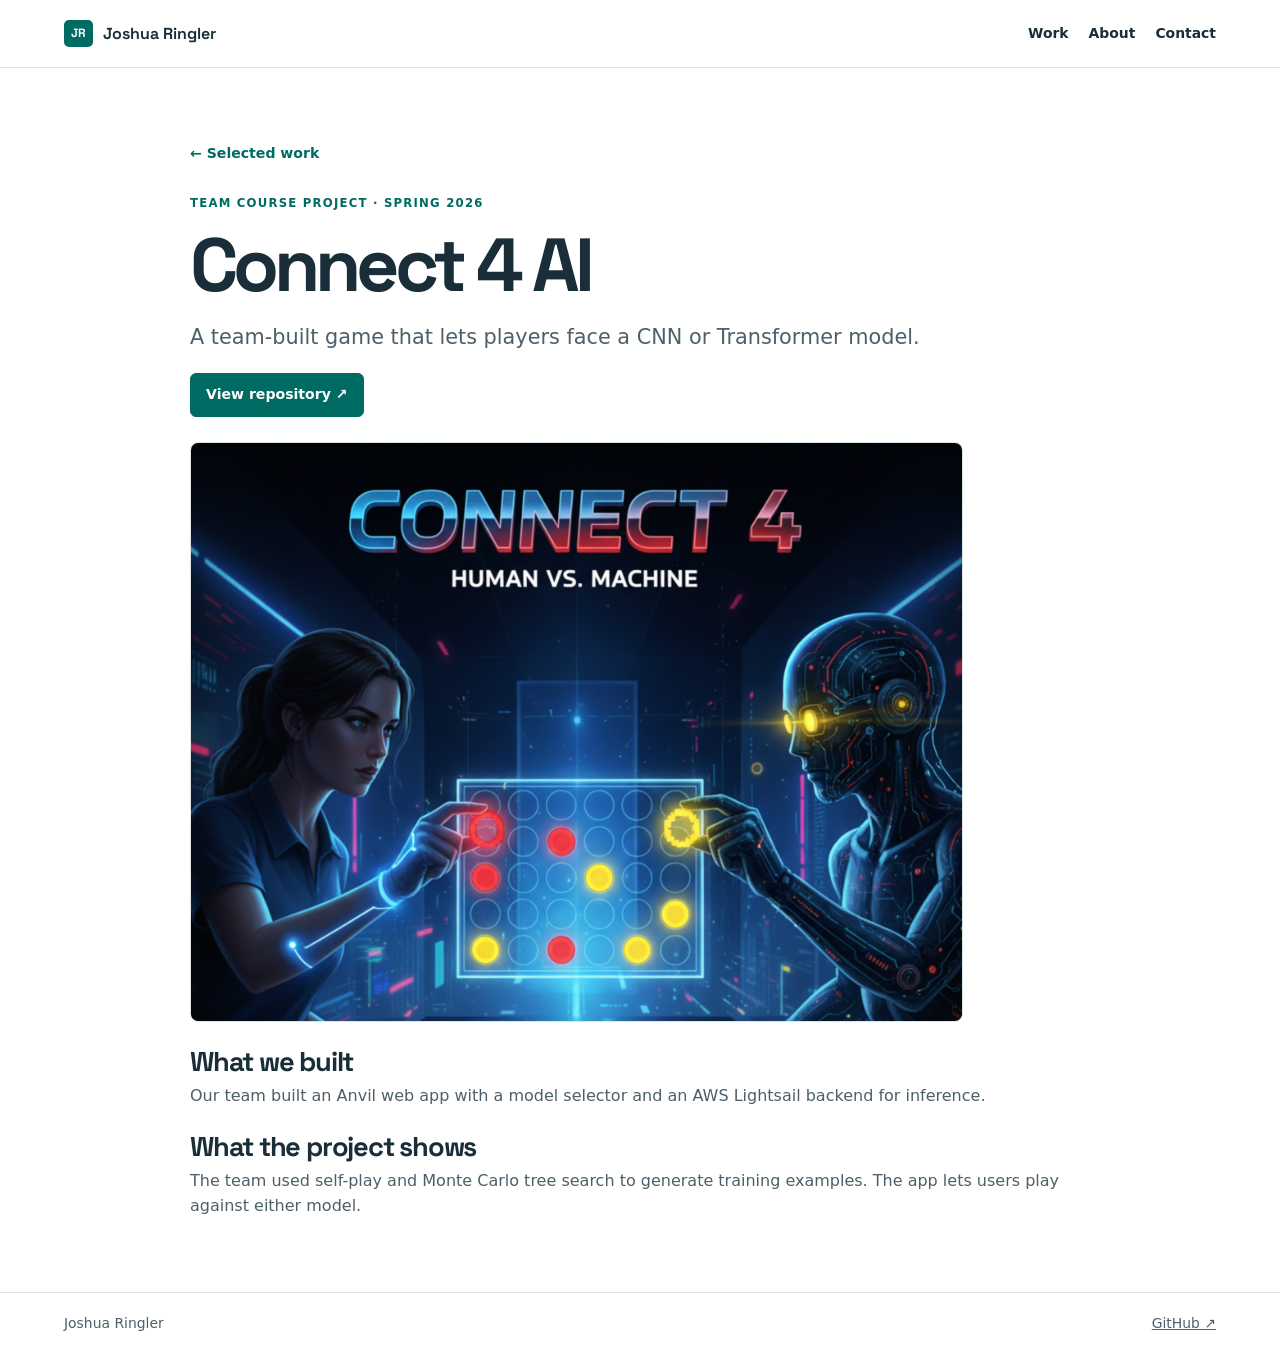
==== work/connect-4-ai/index.html @ b194dd1d "Revamp portfolio with consulting design and interactive timeline" ====
<!doctype html>
<html lang="en"><head><meta charset="utf-8"><meta name="viewport" content="width=device-width,initial-scale=1">
<title>Connect 4 AI | Joshua Ringler</title><meta name="description" content="A team-built game that lets players face a CNN or Transformer model."><link rel="stylesheet" href="/assets/consulting.css"><script src="/assets/timeline.js" defer></script></head>
<body><a class="skip" href="#main">Skip to content</a>
<header class="site-header"><div class="shell top"><a class="brand" href="/"><span aria-hidden="true">JR</span> Joshua Ringler</a><nav aria-label="Main navigation"><a href="/#work">Work</a><a href="/#about">About</a><a href="/#contact">Contact</a></nav></div></header>
<main id="main"><article class="shell case section"><a class="arrow" href="/#work">← Selected work</a><p class="label">Team course project · Spring 2026</p><h1>Connect 4 AI</h1><p class="lead">A team-built game that lets players face a CNN or Transformer model.</p><a class="primary" href="https://github.com/jringler30/Connect4Bot">View repository ↗</a><figure><img src="/assets/images/connect_4.png" alt="Connect 4 AI project screenshot"></figure><h2>What we built</h2><p>Our team built an Anvil web app with a model selector and an AWS Lightsail backend for inference.</p><h2>What the project shows</h2><p>The team used self-play and Monte Carlo tree search to generate training examples. The app lets users play against either model.</p></article></main><footer><div class="shell">Joshua Ringler <a href="https://github.com/jringler30">GitHub ↗</a></div></footer></body></html>
---- assets/consulting.css ----
@font-face{font-family:Space;src:url('/assets/fonts/space.ttf') format('truetype');font-weight:300 700;font-display:swap}
:root{--ink:#192e39;--muted:#4d5f68;--teal:#006b62;--line:#d9e5e3;--wash:#edf5f3}
*{box-sizing:border-box}
body{margin:0;background:#fff;color:var(--ink);font:1rem/1.55 system-ui,sans-serif}
a{color:inherit}
a:focus-visible,button:focus-visible,[tabindex]:focus-visible{outline:3px solid #07877a;outline-offset:4px}
[hidden]{display:none!important}
.sr,.skip:not(:focus){position:absolute;width:1px;height:1px;overflow:hidden;clip-path:inset(50%);white-space:nowrap}
.skip:focus{position:fixed;top:8px;left:8px;padding:10px;z-index:2;background:white}
.shell{width:min(1152px,calc(100% - 64px));margin:auto}
h1,h2,h3,.brand{font-family:Space,system-ui,sans-serif;line-height:1.1;margin:0}
p{margin:0}
.site-header{border-bottom:1px solid var(--line)}
.top,nav,.brand,.actions,footer .shell,.timeline-head{display:flex;align-items:center;gap:20px}
.top,footer .shell,.timeline-head{justify-content:space-between}
.top{min-height:67px}
.brand,nav a,.actions a{font-weight:650;text-decoration:none}
.brand{gap:10px}
.brand span{background:var(--teal);color:white;border-radius:5px;padding:7px;font-size:.75rem}
nav a{font-size:.87rem}nav a:hover,.arrow:hover{color:var(--teal)}
.hero{background:linear-gradient(112deg,#f5f9f8,#e8f2ef);padding:clamp(45px,6vw,88px) 0}
.hero-grid{display:grid;grid-template-columns:1fr .45fr;gap:6vw;align-items:center}
.label{font-size:.73rem;text-transform:uppercase;letter-spacing:.105em;color:var(--teal);font-weight:750}
h1{font-size:clamp(2.7rem,7vw,6rem);letter-spacing:-.065em;margin:12px 0 14px}
h1 span{color:var(--teal)}
.lead{font-size:clamp(1.06rem,2vw,1.3rem);color:var(--muted);max-width:57ch}
.hero-aside{border-left:3px solid var(--teal);padding:18px 22px;background:#ffffffa8;max-width:340px}
.hero-aside strong{font:700 clamp(1.75rem,3vw,2.6rem)/1.2 Space,system-ui,sans-serif;display:block;margin:8px 0}
.hero-aside p:last-child,.project-content>p:not(.label),.intro,.event>p:last-child,.contact p:not(.label),.case>p:not(.label){color:var(--muted)}
.actions{gap:12px;flex-wrap:wrap;margin-top:23px}
.primary,.secondary{display:inline-block;border-radius:6px;padding:10px 15px;border:1px solid var(--teal);font-size:.88rem;font-weight:650;text-decoration:none}
.primary{background:var(--teal);color:white}.primary:hover{background:#00534c}
.secondary{color:var(--teal);background:white}
.section{padding-block:clamp(40px,6vw,73px)}
h2{font-size:clamp(2rem,4vw,3.1rem);letter-spacing:-.045em;margin:6px 0 22px}
.projects{display:grid;grid-template-columns:repeat(3,minmax(0,1fr));gap:19px}
.project{border:1px solid var(--line);border-radius:9px;overflow:hidden;display:flex;flex-direction:column}
.project-image{background:#e5eeec;display:block}
.project-image img{width:100%;aspect-ratio:1.95;object-fit:cover;object-position:top;display:block}
.project-content{padding:18px;display:flex;flex:1;flex-direction:column;gap:9px}
.project h3{font-size:1.28rem}.project h3 a{text-decoration:none}
.arrow{font-size:.88rem;color:var(--teal);font-weight:700;text-decoration:none}
.project .arrow{margin-top:auto;padding-top:6px}
.about{background:#f4f8f7;border-block:1px solid var(--line)}
.intro{max-width:75ch}
.timeline-head{margin:28px 0 12px}.timeline-head h3{font-size:1.55rem}
.filters,.timeline-nav{display:flex;gap:8px;flex-wrap:wrap}
.filters button,.timeline-nav button{padding:6px 11px;min-height:36px;background:white;color:var(--ink);border:1px solid #b8d1cb;border-radius:5px;font:inherit;font-size:.84rem;cursor:pointer}
.filters button[aria-pressed=true]{background:var(--teal);border-color:var(--teal);color:white}
.timeline{display:grid;grid-auto-flow:column;grid-auto-columns:calc((100% - 36px)/3);gap:18px;overflow-x:auto;scroll-snap-type:x mandatory;list-style:none;margin:12px 0 0;padding:0 0 12px;scrollbar-color:#a1bdb6 transparent}
.timeline li{scroll-snap-align:start;min-width:0}
.time{font-weight:700;color:var(--teal);font-size:.86rem;padding:13px 0;border-bottom:2px solid #a7c7c0;margin-bottom:14px}
.event{border:1px solid var(--line);border-radius:7px;padding:14px;background:white;min-height:calc(100% - 66px)}
.event h3{margin:4px 0;font-size:1.12rem}.role{font-weight:650;font-size:.87rem;margin-bottom:7px}
.event>p:last-child{font-size:.9rem}
.contact{display:flex;align-items:center;justify-content:space-between;gap:20px;flex-wrap:wrap}
footer{border-top:1px solid var(--line);padding:20px 0;color:var(--muted);font-size:.87rem}
.case{max-width:900px}.case>.label{margin-top:28px}.case h1{font-size:clamp(2.4rem,6vw,4.7rem)}.case .primary{margin-top:20px}.case figure{margin:25px 0}.case img{display:block;max-width:100%;max-height:580px;border:1px solid var(--line);border-radius:8px}.case h2{font-size:1.7rem;margin-top:24px;margin-bottom:7px}
@media(max-width:720px){
 .shell{width:calc(100% - 34px)}.hero-grid,.projects{grid-template-columns:1fr}.hero-grid{gap:24px}.hero-aside{max-width:none}.timeline{grid-auto-flow:row;grid-template-columns:1fr;overflow:visible;gap:12px;border-left:2px solid #a7c7c0;padding-left:12px}.time{padding:4px 0;border:0;margin-bottom:3px}.timeline-nav{display:none}.event{min-height:auto}
}
@media(max-width:410px){nav{gap:9px}nav a,.brand{font-size:.76rem}.top{gap:7px}.brand{gap:5px}}
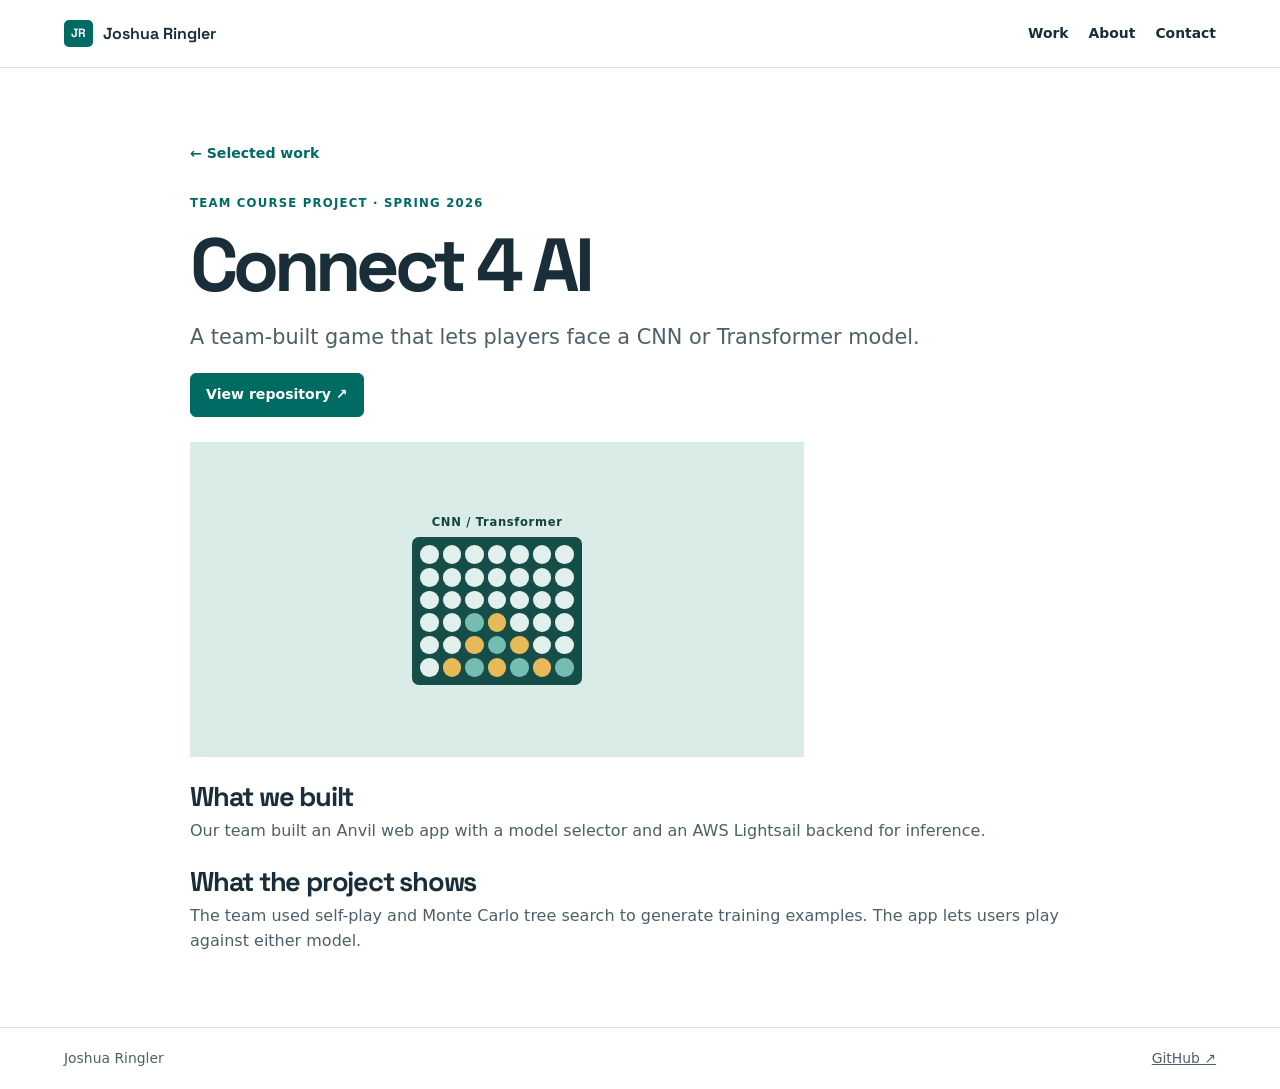
==== commit 052e11d1: "Use a lightweight illustration for the Connect 4 case study" ====
--- a/work/connect-4-ai/index.html
+++ b/work/connect-4-ai/index.html
@@ -3,4 +3,4 @@
 <title>Connect 4 AI | Joshua Ringler</title><meta name="description" content="A team-built game that lets players face a CNN or Transformer model."><link rel="stylesheet" href="/assets/consulting.css"><script src="/assets/timeline.js" defer></script></head>
 <body><a class="skip" href="#main">Skip to content</a>
 <header class="site-header"><div class="shell top"><a class="brand" href="/"><span aria-hidden="true">JR</span> Joshua Ringler</a><nav aria-label="Main navigation"><a href="/#work">Work</a><a href="/#about">About</a><a href="/#contact">Contact</a></nav></div></header>
-<main id="main"><article class="shell case section"><a class="arrow" href="/#work">← Selected work</a><p class="label">Team course project · Spring 2026</p><h1>Connect 4 AI</h1><p class="lead">A team-built game that lets players face a CNN or Transformer model.</p><a class="primary" href="https://github.com/jringler30/Connect4Bot">View repository ↗</a><figure><img src="/assets/images/connect_4.png" alt="Connect 4 AI project screenshot"></figure><h2>What we built</h2><p>Our team built an Anvil web app with a model selector and an AWS Lightsail backend for inference.</p><h2>What the project shows</h2><p>The team used self-play and Monte Carlo tree search to generate training examples. The app lets users play against either model.</p></article></main><footer><div class="shell">Joshua Ringler <a href="https://github.com/jringler30">GitHub ↗</a></div></footer></body></html>+<main id="main"><article class="shell case section"><a class="arrow" href="/#work">← Selected work</a><p class="label">Team course project · Spring 2026</p><h1>Connect 4 AI</h1><p class="lead">A team-built game that lets players face a CNN or Transformer model.</p><a class="primary" href="https://github.com/jringler30/Connect4Bot">View repository ↗</a><figure><div class="game-preview" aria-hidden="true"><span>CNN / Transformer</span><div class="game-board"><i></i><i></i><i></i><i></i><i></i><i></i><i></i><i></i><i></i><i></i><i></i><i></i><i></i><i></i><i></i><i></i><i></i><i></i><i></i><i></i><i></i><i></i><i></i><i class="dark"></i><i class="light"></i><i></i><i></i><i></i><i></i><i></i><i class="light"></i><i class="dark"></i><i class="light"></i><i></i><i></i><i></i><i class="light"></i><i class="dark"></i><i class="light"></i><i class="dark"></i><i class="light"></i><i class="dark"></i></div></div></figure><h2>What we built</h2><p>Our team built an Anvil web app with a model selector and an AWS Lightsail backend for inference.</p><h2>What the project shows</h2><p>The team used self-play and Monte Carlo tree search to generate training examples. The app lets users play against either model.</p></article></main><footer><div class="shell">Joshua Ringler <a href="https://github.com/jringler30">GitHub ↗</a></div></footer></body></html>
--- a/assets/consulting.css
+++ b/assets/consulting.css
@@ -60,3 +60,5 @@
  .shell{width:calc(100% - 34px)}.hero-grid,.projects{grid-template-columns:1fr}.hero-grid{gap:24px}.hero-aside{max-width:none}.timeline{grid-auto-flow:row;grid-template-columns:1fr;overflow:visible;gap:12px;border-left:2px solid #a7c7c0;padding-left:12px}.time{padding:4px 0;border:0;margin-bottom:3px}.timeline-nav{display:none}.event{min-height:auto}
 }
 @media(max-width:410px){nav{gap:9px}nav a,.brand{font-size:.76rem}.top{gap:7px}.brand{gap:5px}}
+
+.game-preview{aspect-ratio:1.95;background:#d9ece7;display:grid;place-content:center;justify-items:center;gap:6px;color:#17423e;font-size:.72rem;font-weight:700;letter-spacing:.06em}.game-board{display:grid;grid-template-columns:repeat(7,1fr);gap:4px;background:#174d49;border-radius:7px;padding:8px}.game-board i{width:clamp(10px,1.45vw,19px);aspect-ratio:1;border-radius:50%;background:#e1f0ec}.game-board .light{background:#e8b959}.game-board .dark{background:#76bdb1}.case .game-preview{max-height:315px}
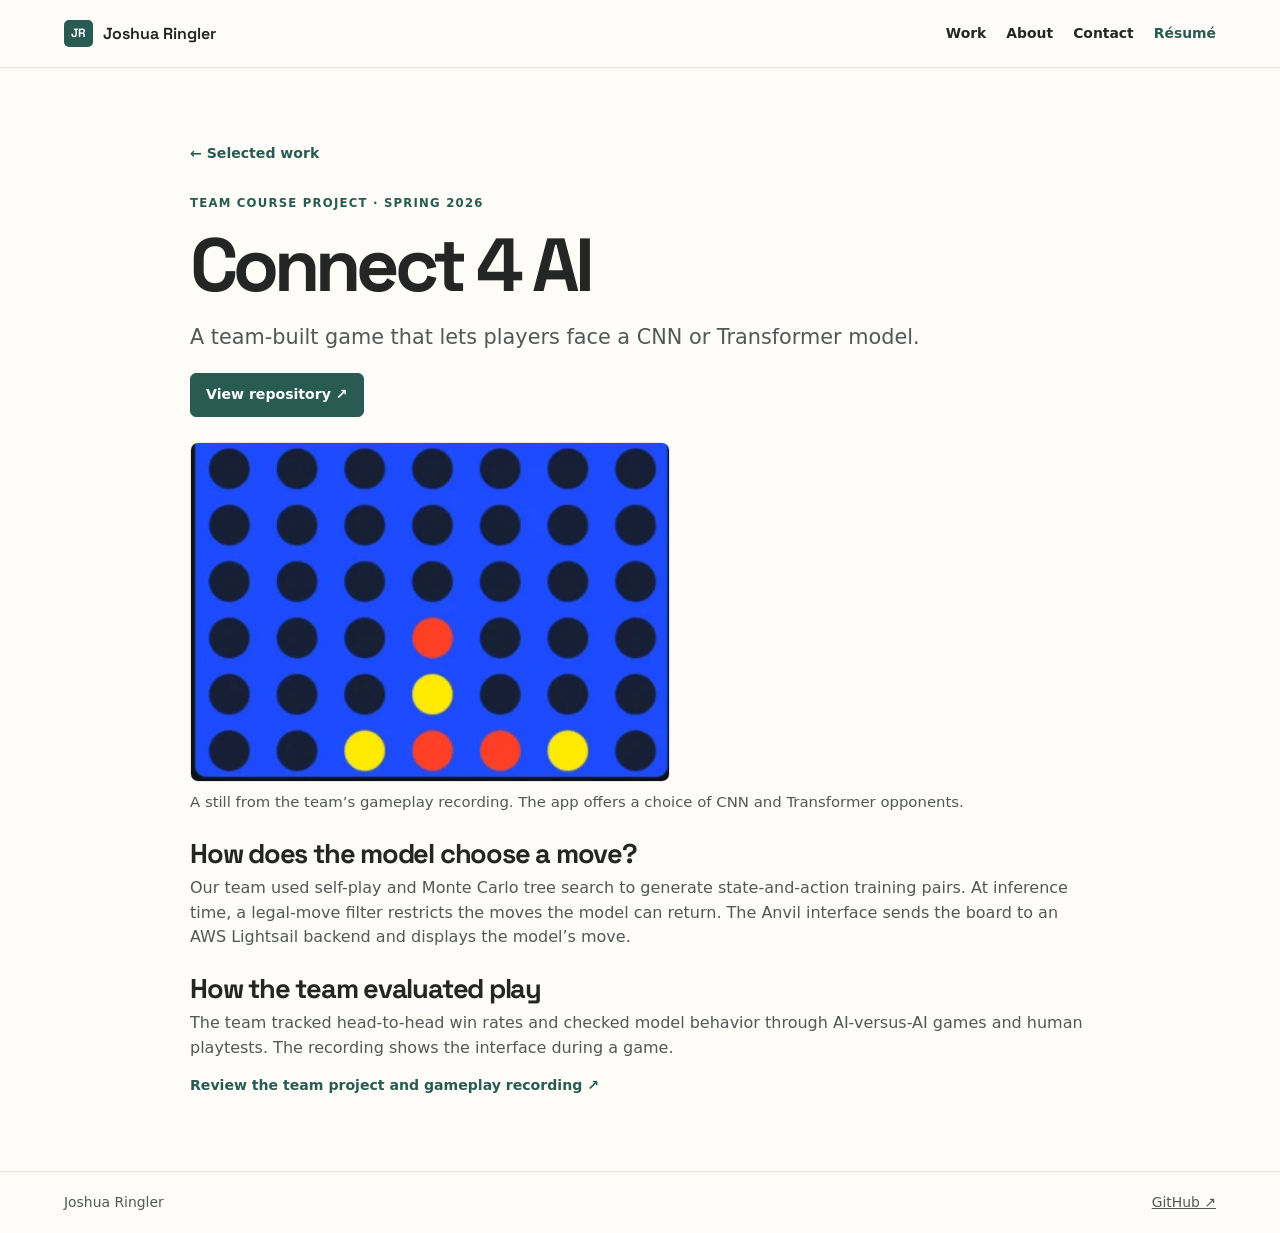
==== commit afe74dc7: "Show source evidence in all three portfolio case studies" ====
--- a/work/connect-4-ai/index.html
+++ b/work/connect-4-ai/index.html
@@ -2,5 +2,13 @@
 <html lang="en"><head><meta charset="utf-8"><meta name="viewport" content="width=device-width,initial-scale=1">
 <title>Connect 4 AI | Joshua Ringler</title><meta name="description" content="A team-built game that lets players face a CNN or Transformer model."><link rel="stylesheet" href="/assets/consulting.css"><script src="/assets/timeline.js" defer></script></head>
 <body><a class="skip" href="#main">Skip to content</a>
-<header class="site-header"><div class="shell top"><a class="brand" href="/"><span aria-hidden="true">JR</span> Joshua Ringler</a><nav aria-label="Main navigation"><a href="/#work">Work</a><a href="/#about">About</a><a href="/#contact">Contact</a></nav></div></header>
-<main id="main"><article class="shell case section"><a class="arrow" href="/#work">← Selected work</a><p class="label">Team course project · Spring 2026</p><h1>Connect 4 AI</h1><p class="lead">A team-built game that lets players face a CNN or Transformer model.</p><a class="primary" href="https://github.com/jringler30/Connect4Bot">View repository ↗</a><figure><div class="game-preview" aria-hidden="true"><span>CNN / Transformer</span><div class="game-board"><i></i><i></i><i></i><i></i><i></i><i></i><i></i><i></i><i></i><i></i><i></i><i></i><i></i><i></i><i></i><i></i><i></i><i></i><i></i><i></i><i></i><i></i><i></i><i class="dark"></i><i class="light"></i><i></i><i></i><i></i><i></i><i></i><i class="light"></i><i class="dark"></i><i class="light"></i><i></i><i></i><i></i><i class="light"></i><i class="dark"></i><i class="light"></i><i class="dark"></i><i class="light"></i><i class="dark"></i></div></div></figure><h2>What we built</h2><p>Our team built an Anvil web app with a model selector and an AWS Lightsail backend for inference.</p><h2>What the project shows</h2><p>The team used self-play and Monte Carlo tree search to generate training examples. The app lets users play against either model.</p></article></main><footer><div class="shell">Joshua Ringler <a href="https://github.com/jringler30">GitHub ↗</a></div></footer></body></html>+<header class="site-header"><div class="shell top"><a class="brand" href="/"><span aria-hidden="true">JR</span> Joshua Ringler</a><nav aria-label="Main navigation"><a href="/#work">Work</a><a href="/#about">About</a><a href="/#contact">Contact</a><a class="nav-resume" href="/assets/joshua-ringler-resume.pdf">Résumé</a></nav></div></header>
+<main id="main"><article class="shell case section"><a class="arrow" href="/#work">← Selected work</a><p class="label">Team course project · Spring 2026</p><h1>Connect 4 AI</h1><p class="lead">A team-built game that lets players face a CNN or Transformer model.</p><a class="primary" href="https://github.com/jringler30/Connect4Bot">View repository ↗</a>
+<figure><img class="project-image gameplay" src="/assets/images/connect-4-gameplay.webp" alt="Connect 4 gameplay with red and yellow pieces on the board" width="400" height="283" loading="lazy"><figcaption>A still from the team’s gameplay recording. The app offers a choice of CNN and Transformer opponents.</figcaption></figure>
+<h2>How does the model choose a move?</h2>
+<p>Our team used self-play and Monte Carlo tree search to generate state-and-action training pairs. At inference time, a legal-move filter restricts the moves the model can return. The Anvil interface sends the board to an AWS Lightsail backend and displays the model’s move.</p>
+<h2>How the team evaluated play</h2>
+<p>The team tracked head-to-head win rates and checked model behavior through AI-versus-AI games and human playtests. The recording shows the interface during a game.</p>
+<p><a class="arrow" href="https://github.com/jringler30/Connect4Bot#what-we-built">Review the team project and gameplay recording <span aria-hidden="true">↗</span></a></p>
+
+</article></main><footer><div class="shell">Joshua Ringler <a href="https://github.com/jringler30">GitHub ↗</a></div></footer></body></html>
--- a/assets/consulting.css
+++ b/assets/consulting.css
@@ -1,7 +1,7 @@
 @font-face{font-family:Space;src:url('/assets/fonts/space.ttf') format('truetype');font-weight:300 700;font-display:swap}
-:root{--ink:#192e39;--muted:#4d5f68;--teal:#006b62;--line:#d9e5e3;--wash:#edf5f3}
+:root{--ink:#242626;--muted:#505858;--teal:#295b52;--line:#e3e4db;--wash:#f4f5ed}
 *{box-sizing:border-box}
-body{margin:0;background:#fff;color:var(--ink);font:1rem/1.55 system-ui,sans-serif}
+body{margin:0;background:#fdfcf8;color:var(--ink);font:1rem/1.55 system-ui,sans-serif}
 a{color:inherit}
 a:focus-visible,button:focus-visible,[tabindex]:focus-visible{outline:3px solid #07877a;outline-offset:4px}
 [hidden]{display:none!important}
@@ -18,30 +18,27 @@
 .brand{gap:10px}
 .brand span{background:var(--teal);color:white;border-radius:5px;padding:7px;font-size:.75rem}
 nav a{font-size:.87rem}nav a:hover,.arrow:hover{color:var(--teal)}
-.hero{background:linear-gradient(112deg,#f5f9f8,#e8f2ef);padding:clamp(45px,6vw,88px) 0}
-.hero-grid{display:grid;grid-template-columns:1fr .45fr;gap:6vw;align-items:center}
+.hero{background:#f4f5ed;border-bottom:1px solid var(--line);padding:clamp(44px,7vw,90px) 0}
+.hero-grid{display:grid;grid-template-columns:minmax(0,1.15fr) minmax(0,.85fr);gap:5vw;align-items:center}
 .label{font-size:.73rem;text-transform:uppercase;letter-spacing:.105em;color:var(--teal);font-weight:750}
 h1{font-size:clamp(2.7rem,7vw,6rem);letter-spacing:-.065em;margin:12px 0 14px}
 h1 span{color:var(--teal)}
 .lead{font-size:clamp(1.06rem,2vw,1.3rem);color:var(--muted);max-width:57ch}
-.hero-aside{border-left:3px solid var(--teal);padding:18px 22px;background:#ffffffa8;max-width:340px}
-.hero-aside strong{font:700 clamp(1.75rem,3vw,2.6rem)/1.2 Space,system-ui,sans-serif;display:block;margin:8px 0}
-.hero-aside p:last-child,.project-content>p:not(.label),.intro,.event>p:last-child,.contact p:not(.label),.case>p:not(.label){color:var(--muted)}
+.project-content>p:not(.label),.intro,.event>p:last-child,.contact p:not(.label),.case>p:not(.label){color:var(--muted)}
 .actions{gap:12px;flex-wrap:wrap;margin-top:23px}
 .primary,.secondary{display:inline-block;border-radius:6px;padding:10px 15px;border:1px solid var(--teal);font-size:.88rem;font-weight:650;text-decoration:none}
 .primary{background:var(--teal);color:white}.primary:hover{background:#00534c}
 .secondary{color:var(--teal);background:white}
 .section{padding-block:clamp(40px,6vw,73px)}
 h2{font-size:clamp(2rem,4vw,3.1rem);letter-spacing:-.045em;margin:6px 0 22px}
-.projects{display:grid;grid-template-columns:repeat(3,minmax(0,1fr));gap:19px}
-.project{border:1px solid var(--line);border-radius:9px;overflow:hidden;display:flex;flex-direction:column}
-.project-image{background:#e5eeec;display:block}
-.project-image img{width:100%;aspect-ratio:1.95;object-fit:cover;object-position:top;display:block}
-.project-content{padding:18px;display:flex;flex:1;flex-direction:column;gap:9px}
-.project h3{font-size:1.28rem}.project h3 a{text-decoration:none}
+.projects{display:grid;grid-template-columns:repeat(2,minmax(0,1fr));gap:24px}
+.project{background:#fff;border:1px solid var(--line);border-radius:9px;overflow:hidden;display:flex;flex-direction:column}
+.project-image{display:block;width:100%;height:auto;aspect-ratio:2.12;object-fit:cover;object-position:top;background:#e5eeec}
+.project-content{padding:clamp(19px,3vw,34px);display:flex;flex:1;flex-direction:column;gap:9px}
+.project h3{font-size:clamp(1.34rem,2.4vw,2rem)}.project h3 a{text-decoration:none}
 .arrow{font-size:.88rem;color:var(--teal);font-weight:700;text-decoration:none}
 .project .arrow{margin-top:auto;padding-top:6px}
-.about{background:#f4f8f7;border-block:1px solid var(--line)}
+.about{background:#f5f5ee;border-block:1px solid var(--line)}
 .intro{max-width:75ch}
 .timeline-head{margin:28px 0 12px}.timeline-head h3{font-size:1.55rem}
 .filters,.timeline-nav{display:flex;gap:8px;flex-wrap:wrap}
@@ -57,8 +54,76 @@
 footer{border-top:1px solid var(--line);padding:20px 0;color:var(--muted);font-size:.87rem}
 .case{max-width:900px}.case>.label{margin-top:28px}.case h1{font-size:clamp(2.4rem,6vw,4.7rem)}.case .primary{margin-top:20px}.case figure{margin:25px 0}.case img{display:block;max-width:100%;max-height:580px;border:1px solid var(--line);border-radius:8px}.case h2{font-size:1.7rem;margin-top:24px;margin-bottom:7px}
 @media(max-width:720px){
- .shell{width:calc(100% - 34px)}.hero-grid,.projects{grid-template-columns:1fr}.hero-grid{gap:24px}.hero-aside{max-width:none}.timeline{grid-auto-flow:row;grid-template-columns:1fr;overflow:visible;gap:12px;border-left:2px solid #a7c7c0;padding-left:12px}.time{padding:4px 0;border:0;margin-bottom:3px}.timeline-nav{display:none}.event{min-height:auto}
+ .shell{width:calc(100% - 34px)}.hero-grid,.projects{grid-template-columns:1fr}.hero-grid{gap:24px}.timeline{grid-auto-flow:row;grid-template-columns:1fr;overflow:visible;gap:12px;border-left:2px solid #a7c7c0;padding-left:12px}.time{padding:4px 0;border:0;margin-bottom:3px}.timeline-nav{display:none}.event{min-height:auto}
 }
 @media(max-width:410px){nav{gap:9px}nav a,.brand{font-size:.76rem}.top{gap:7px}.brand{gap:5px}}
 
 .game-preview{aspect-ratio:1.95;background:#d9ece7;display:grid;place-content:center;justify-items:center;gap:6px;color:#17423e;font-size:.72rem;font-weight:700;letter-spacing:.06em}.game-board{display:grid;grid-template-columns:repeat(7,1fr);gap:4px;background:#174d49;border-radius:7px;padding:8px}.game-board i{width:clamp(10px,1.45vw,19px);aspect-ratio:1;border-radius:50%;background:#e1f0ec}.game-board .light{background:#e8b959}.game-board .dark{background:#76bdb1}.case .game-preview{max-height:315px}
+
+
+.proof {
+  min-width: 0;
+  padding: clamp(18px, 3vw, 34px);
+  border: 1px solid #cdd8cd;
+  border-radius: 12px;
+  background: #fff;
+}
+.proof h2 { font-size: clamp(1.5rem, 3vw, 2.3rem); margin: 8px 0 16px; }
+.reconciliation { margin: 0 0 11px; font-size: clamp(.85rem, 1.4vw, 1rem); }
+.reconciliation > div {
+  display: grid;
+  grid-template-columns: minmax(0, 1fr) auto;
+  gap: 8px;
+  padding: 8px 0;
+}
+.reconciliation dd { margin: 0; font-weight: 650; font-variant-numeric: tabular-nums; }
+.difference { border-top: 1px solid #cad8ce; color: var(--teal); font-weight: 700; }
+.featured {
+  grid-column: 1 / -1;
+  display: grid;
+  grid-template-columns: minmax(0, 1fr) minmax(0, 1.15fr);
+  align-items: center;
+}
+.featured .project-image { aspect-ratio: 1.85; }
+.project .arrow { align-self: flex-start; }
+.project h3 a:hover, .arrow:hover, nav a:hover { text-decoration: underline; text-underline-offset: .2em; }
+.nav-resume { color: var(--teal); }
+.contact .primary { flex-shrink: 0; }
+@media (max-width: 720px) {
+  .featured { grid-template-columns: minmax(0, 1fr); }
+  .featured .project-image { aspect-ratio: 2.12; }
+}
+@media (max-width: 410px) {
+  .top { flex-wrap: wrap; justify-content: flex-start; column-gap: 15px; padding-block: 10px; }
+  nav { gap: 12px; }
+}
+
+.case p + p { margin-top: 12px; }
+.case figcaption { margin-top: 9px; color: var(--muted); font-size: .93rem; }
+.case table { width: 100%; border-collapse: collapse; margin: 10px 0 18px; table-layout: fixed; }
+.case caption { padding-bottom: 9px; text-align: left; font-weight: 650; color: var(--muted); }
+.case th, .case td { text-align: left; border-bottom: 1px solid #cdd8cd; padding: 10px 8px; overflow-wrap: anywhere; }
+.case td { font-variant-numeric: tabular-nums; }
+.case thead th { background: #eef2e9; }
+.gameplay { object-position: center; }
+.case .gameplay { width: min(100%, 480px); height: auto; aspect-ratio: auto; }
+.measure-controls { display: flex; flex-wrap: wrap; gap: 8px; margin: 18px 0 12px; }
+.measure-controls button {
+  font: inherit;
+  min-height: 44px;
+  cursor: pointer;
+  border: 1px solid #bdcdbf;
+  color: var(--ink);
+  background: #fff;
+  border-radius: 5px;
+  padding: 6px 11px;
+}
+.measure-controls button[aria-pressed=true] { background: var(--teal); border-color: var(--teal); color: #fff; }
+@media (max-width: 410px) {
+  .case table { font-size: .82rem; }
+  .case th, .case td { padding-inline: 5px; }
+}
+@media (prefers-reduced-motion: no-preference) {
+  .measure:not([hidden]) { animation: measure-change 170ms ease-out; }
+  @keyframes measure-change { from { opacity: .65; } to { opacity: 1; } }
+}
